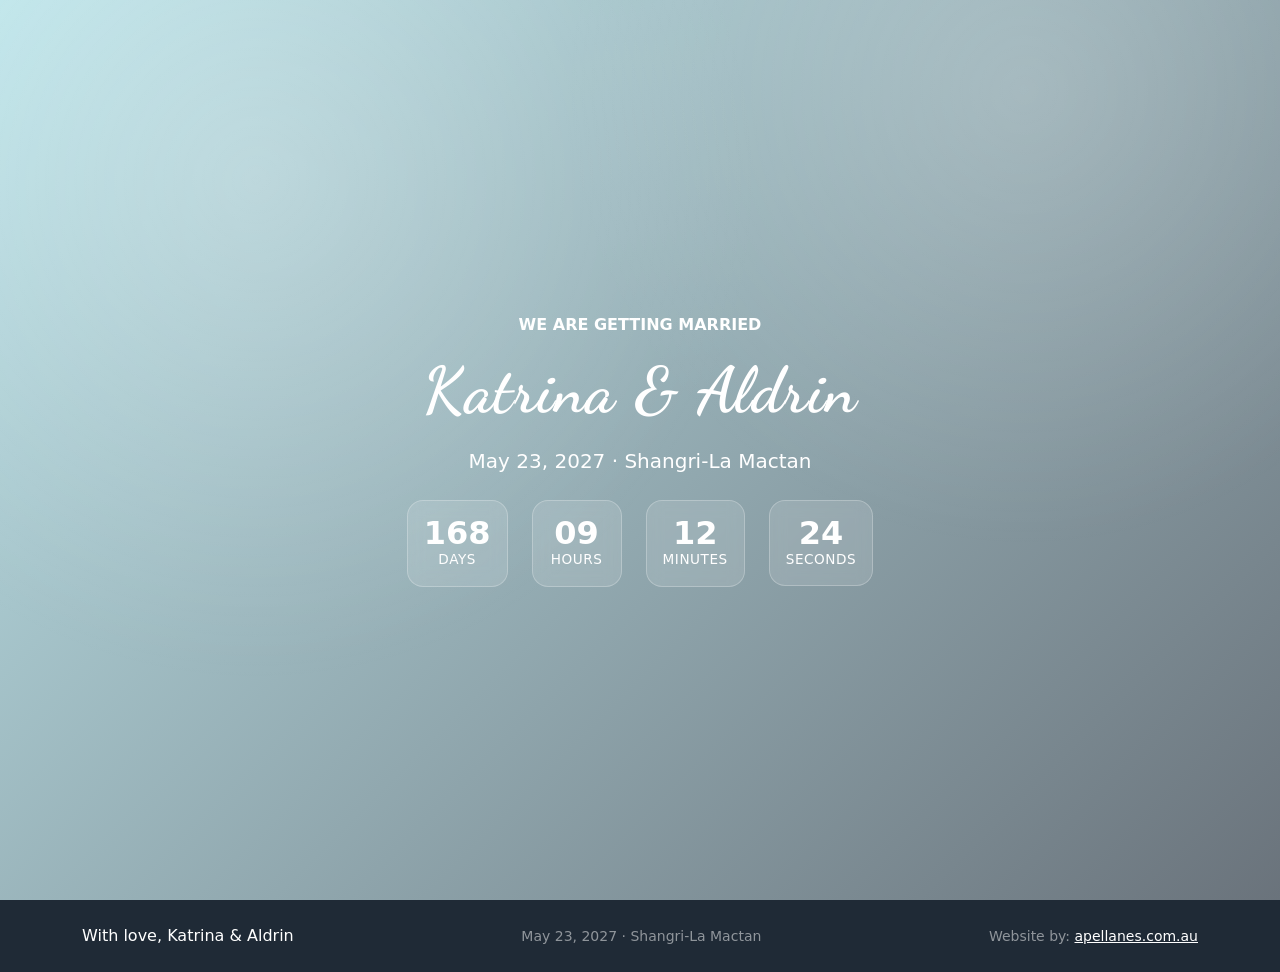
==== index.html @ 0eeb97e9 "First commit" ====
<!doctype html>
<html lang="en">
<head>
  <meta charset="utf-8">
  <meta name="viewport" content="width=device-width, initial-scale=1">
  <title>Katrina & Alrdin - Our Wedding</title>
  <link href="https://cdn.jsdelivr.net/npm/bootstrap@5.3.3/dist/css/bootstrap.min.css" rel="stylesheet" integrity="sha384-QWTKZyjpPEjISv5WaRU9OFeRpok6YctnYmDr5pNlyT2bRjXh0JMhjY6hW+ALEwIH" crossorigin="anonymous">
  <link rel="stylesheet" href="css/style.css">
</head>
<body>
  <nav class="navbar navbar-expand-lg bg-white shadow-sm sticky-top">
    <div class="container">
      <a class="navbar-brand fw-semibold" href="#home">Katrina & Aldrin</a>
      <button class="navbar-toggler" type="button" data-bs-toggle="collapse" data-bs-target="#nav" aria-controls="nav" aria-expanded="false" aria-label="Toggle navigation">
        <span class="navbar-toggler-icon"></span>
      </button>
      <div class="collapse navbar-collapse" id="nav">
        <ul class="navbar-nav ms-auto gap-lg-3">
          <li class="nav-item"><a class="nav-link" href="#story">Story</a></li>
          <li class="nav-item"><a class="nav-link" href="#details">Details</a></li>
          <li class="nav-item"><a class="nav-link" href="#venue">Venue</a></li>
          <li class="nav-item"><a class="nav-link" href="#rsvp">RSVP</a></li>
          <li class="nav-item"><a class="nav-link" href="#gallery">Gallery</a></li>
        </ul>
      </div>
    </div>
  </nav>

  <header class="hero" id="home">
    <div class="hero-content">
      <p class="text-uppercase fw-bold">We are getting married</p>
      <h1 class="display-3 fw-bold mb-3 hero-title">Katrina & Aldrin</h1>
      <p class="lead mb-4">May 23, 2027 · Shangri-La Mactan</p>
      <div class="countdown" aria-label="Countdown to May 23, 2027">
        <div class="count-box">
          <div class="count-number" id="count-days">--</div>
          <div class="count-label">Days</div>
        </div>
        <div class="count-box">
          <div class="count-number" id="count-hours">--</div>
          <div class="count-label">Hours</div>
        </div>
        <div class="count-box">
          <div class="count-number" id="count-mins">--</div>
          <div class="count-label">Minutes</div>
        </div>
        <div class="count-box">
          <div class="count-number" id="count-secs">--</div>
          <div class="count-label">Seconds</div>
        </div>
      </div>
      <div class="mt-4 hero-actions">
        <a class="btn btn-lg btn-light me-2" href="#details">View Details</a>
        <a class="btn btn-lg btn-rose" href="#rsvp">RSVP</a>
      </div>
    </div>
  </header>

  <main class="py-5 hidden">
    <section class="container py-5" id="story">
      <div class="text-center mb-5">
        <div class="section-title small">Our Story</div>
        <h2 class="fw-bold">A little about us</h2>
        <p class="text-muted">From coffee shop hellos to forever promises.</p>
      </div>
      <div class="row g-4">
        <div class="col-lg-6">
          <div class="card p-4 h-100">
            <h4 class="fw-semibold mb-3">About Katrina</h4>
            <p class="text-muted">Planner, foodie, lover of long walks and longer playlists. Katrina keeps the details in check and brings warmth wherever she goes.</p>
            <h4 class="fw-semibold mb-3 mt-4">About Aldrin</h4>
            <p class="text-muted">Storyteller, sunset chaser, amateur chef. Aldrin adds the laughter and the late-night dance parties.</p>
          </div>
        </div>
        <div class="col-lg-6">
          <div class="card p-4 h-100">
            <h4 class="fw-semibold mb-4">Timeline</h4>
            <div class="story-line ps-4">
              <div class="mb-4">
                <div class="small text-muted">Summer 2019</div>
                <div class="fw-semibold">Met at a neighborhood cafe</div>
                <p class="text-muted mb-0">Two iced lattes and a conversation that never stopped.</p>
              </div>
              <div class="mb-4">
                <div class="small text-muted">Fall 2021</div>
                <div class="fw-semibold">Moved in together</div>
                <p class="text-muted mb-0">Made a home filled with plants, books, and Sunday pancakes.</p>
              </div>
              <div>
                <div class="small text-muted">Winter 2024</div>
                <div class="fw-semibold">Said yes under the stars</div>
                <p class="text-muted mb-0">A quiet hike, a heartfelt question, and a sparkling reply.</p>
              </div>
            </div>
          </div>
        </div>
      </div>
    </section>

    <section class="container py-5" id="details">
      <div class="text-center mb-5">
        <div class="section-title small">The Day</div>
        <h2 class="fw-bold">Schedule & Details</h2>
      </div>
      <div class="row g-4">
        <div class="col-md-4">
          <div class="card p-4 h-100 text-center">
            <h5 class="fw-semibold">Ceremony</h5>
            <p class="text-muted mb-1">3:00 PM · Garden Lawn</p>
            <p class="text-muted mb-0">Join us for vows beneath the oaks.</p>
          </div>
        </div>
        <div class="col-md-4">
          <div class="card p-4 h-100 text-center">
            <h5 class="fw-semibold">Cocktail Hour</h5>
            <p class="text-muted mb-1">4:30 PM · Courtyard</p>
            <p class="text-muted mb-0">Small bites, signature drinks, and mingling.</p>
          </div>
        </div>
        <div class="col-md-4">
          <div class="card p-4 h-100 text-center">
            <h5 class="fw-semibold">Reception</h5>
            <p class="text-muted mb-1">6:00 PM · Great Hall</p>
            <p class="text-muted mb-0">Dinner, toasts, and dancing until late.</p>
          </div>
        </div>
      </div>
    </section>

    <section class="container py-5" id="venue">
      <div class="row align-items-center g-5">
        <div class="col-lg-6">
          <div class="section-title small mb-3">Venue</div>
          <h2 class="fw-bold mb-3">Redwood Grove Estate</h2>
          <p class="text-muted">Nestled between towering redwoods and a shimmering lake, the estate sets the perfect backdrop for our celebration.</p>
          <p class="text-muted mb-4">123 Grove Lane, Mendocino, CA</p>
          <a class="btn btn-rose" href="https://maps.google.com" target="_blank" rel="noreferrer">Open in Maps</a>
        </div>
        <div class="col-lg-6">
          <div class="ratio ratio-16x9 shadow-sm rounded-4 overflow-hidden">
            <iframe src="https://www.youtube.com/embed/OjX5mNfjONQ" title="Venue preview" allowfullscreen></iframe>
          </div>
        </div>
      </div>
    </section>

    <section class="bg-white py-5" id="rsvp">
      <div class="container">
        <div class="row align-items-center g-4">
          <div class="col-lg-6">
            <div class="section-title small mb-3">RSVP</div>
            <h2 class="fw-bold mb-3">We hope you can join us</h2>
            <p class="text-muted">Please let us know by May 1. If you have dietary needs or song requests, include them below.</p>
          </div>
          <div class="col-lg-6">
            <div class="card p-4">
              <form>
                <div class="mb-3">
                  <label class="form-label">Name</label>
                  <input type="text" class="form-control" placeholder="Your full name">
                </div>
                <div class="mb-3">
                  <label class="form-label">Email</label>
                  <input type="email" class="form-control" placeholder="you@example.com">
                </div>
                <div class="mb-3">
                  <label class="form-label">Attendance</label>
                  <select class="form-select">
                    <option>Happily attending</option>
                    <option>Regretfully declining</option>
                  </select>
                </div>
                <div class="mb-3">
                  <label class="form-label">Notes</label>
                  <textarea class="form-control" rows="3" placeholder="Allergies, song requests, plus-one name..."></textarea>
                </div>
                <button type="button" class="btn btn-rose w-100">Send RSVP</button>
              </form>
            </div>
          </div>
        </div>
      </div>
    </section>

    <section class="container py-5" id="gallery">
      <div class="text-center mb-5">
        <div class="section-title small">Gallery</div>
        <h2 class="fw-bold">Moments to come</h2>
        <p class="text-muted">We will add engagement photos and wedding highlights here soon.</p>
      </div>
      <div class="row g-3">
        <div class="col-6 col-md-3">
          <div class="bg-light rounded-4 ratio ratio-4x3 d-flex align-items-center justify-content-center text-muted">Coming soon</div>
        </div>
        <div class="col-6 col-md-3">
          <div class="bg-light rounded-4 ratio ratio-4x3 d-flex align-items-center justify-content-center text-muted">Coming soon</div>
        </div>
        <div class="col-6 col-md-3">
          <div class="bg-light rounded-4 ratio ratio-4x3 d-flex align-items-center justify-content-center text-muted">Coming soon</div>
        </div>
        <div class="col-6 col-md-3">
          <div class="bg-light rounded-4 ratio ratio-4x3 d-flex align-items-center justify-content-center text-muted">Coming soon</div>
        </div>
      </div>
    </section>
  </main>

  <footer class="footer py-4">
    <div class="container d-flex flex-column flex-lg-row align-items-center justify-content-between">
      <div>With love, Katrina & Aldrin</div>
      <div class="small text-white-50">May 23, 2027 · Shangri-La Mactan</div>
      <div class="small text-white-50">Website by: <a class="text-white" href="https://apellanes.com.au" target="_blank" rel="noreferrer">apellanes.com.au</a></div>
    </div>
  </footer>

  <script src="https://cdn.jsdelivr.net/npm/bootstrap@5.3.3/dist/js/bootstrap.bundle.min.js" integrity="sha384-YvpcrYf0tY3lHB60NNkmXc5s9fDVZLESaAA55NDzOxhy9GkcIdslK1eN7N6jIeHz" crossorigin="anonymous"></script>
  <script>
    (function() {
      // Countdown target: May 23, 2027 at 3:30 PM local time
      const target = new Date("2027-05-23T15:30:00").getTime();
      const daysEl = document.getElementById("count-days");
      const hoursEl = document.getElementById("count-hours");
      const minsEl = document.getElementById("count-mins");
      const secsEl = document.getElementById("count-secs");

      function updateCountdown() {
        const now = Date.now();
        const diff = Math.max(target - now, 0);
        const days = Math.floor(diff / (1000 * 60 * 60 * 24));
        const hours = Math.floor((diff / (1000 * 60 * 60)) % 24);
        const mins = Math.floor((diff / (1000 * 60)) % 60);
        const secs = Math.floor((diff / 1000) % 60);

        daysEl.textContent = days.toString().padStart(2, "0");
        hoursEl.textContent = hours.toString().padStart(2, "0");
        minsEl.textContent = mins.toString().padStart(2, "0");
        secsEl.textContent = secs.toString().padStart(2, "0");
      }

      updateCountdown();
      setInterval(updateCountdown, 1000);
    })();
  </script>
</body>
</html>
---- css/style.css ----
@import url("https://fonts.googleapis.com/css2?family=Dancing+Script:wght@700&display=swap");

:root {
  --primary: #ffffff;
  --secondary: #b0e0e6;
  --ink: #1f2a36;
  --soft: #f6fbfd;
}

body {
  font-family: "Segoe UI", system-ui, -apple-system, sans-serif;
  background: var(--soft);
  color: var(--ink);
  scroll-behavior: smooth;
}

.navbar-brand {
  letter-spacing: .08em;
  text-transform: uppercase;
}

.navbar {
  display: none;
}

.hero {
  /* min-height: 90vh; */
  min-height: 100vh;
  display: grid;
  place-items: center;
  position: relative;
  overflow: hidden;
  background: linear-gradient(135deg, rgba(176,224,230,.8), rgba(31,42,54,.65)), url("../images/hero_img.JPG") center/cover no-repeat;
  color: #fff;
  background-position-y: 65%;
}

.hero::after {
  content: "";
  position: absolute;
  inset: 0;
  background: radial-gradient(circle at 20% 20%, rgba(255,255,255,.2), transparent 40%),
              radial-gradient(circle at 80% 10%, rgba(255,255,255,.18), transparent 35%);
  pointer-events: none;
}

.hero-content {
  position: relative;
  text-align: center;
  max-width: 720px;
}

.hero-title {
  font-family: "Dancing Script", cursive;
  font-weight: 700;
  letter-spacing: .02em;
}

.hero-actions {
  display: none;
}

.countdown {
  display: flex;
  justify-content: center;
  gap: 1.5rem;
  flex-wrap: wrap;
  margin-top: 1.5rem;
}

.count-box {
  min-width: 90px;
  padding: 1rem;
  border-radius: 1rem;
  background: rgba(255,255,255,.12);
  border: 1px solid rgba(255,255,255,.25);
  backdrop-filter: blur(8px);
}

.count-number {
  font-size: 2rem;
  font-weight: 700;
  line-height: 1;
}

.count-label {
  font-size: .85rem;
  letter-spacing: .04em;
  text-transform: uppercase;
}

.section-title {
  letter-spacing: .1em;
  text-transform: uppercase;
  color: var(--secondary);
  font-weight: 700;
}

.story-line {
  border-left: 2px dashed var(--secondary);
}

.card {
  border: none;
  box-shadow: 0 1rem 2.5rem rgba(0,0,0,.07);
  background: #fff;
}

.btn-rose {
  background: var(--secondary);
  color: #fff;
  border: none;
}

.btn-rose:hover {
  background: #9aceda;
  color: #fff;
}

.footer {
  background: var(--ink);
  color: #fff;
}

/*hidden elements*/
.hidden {
  display: none;
}
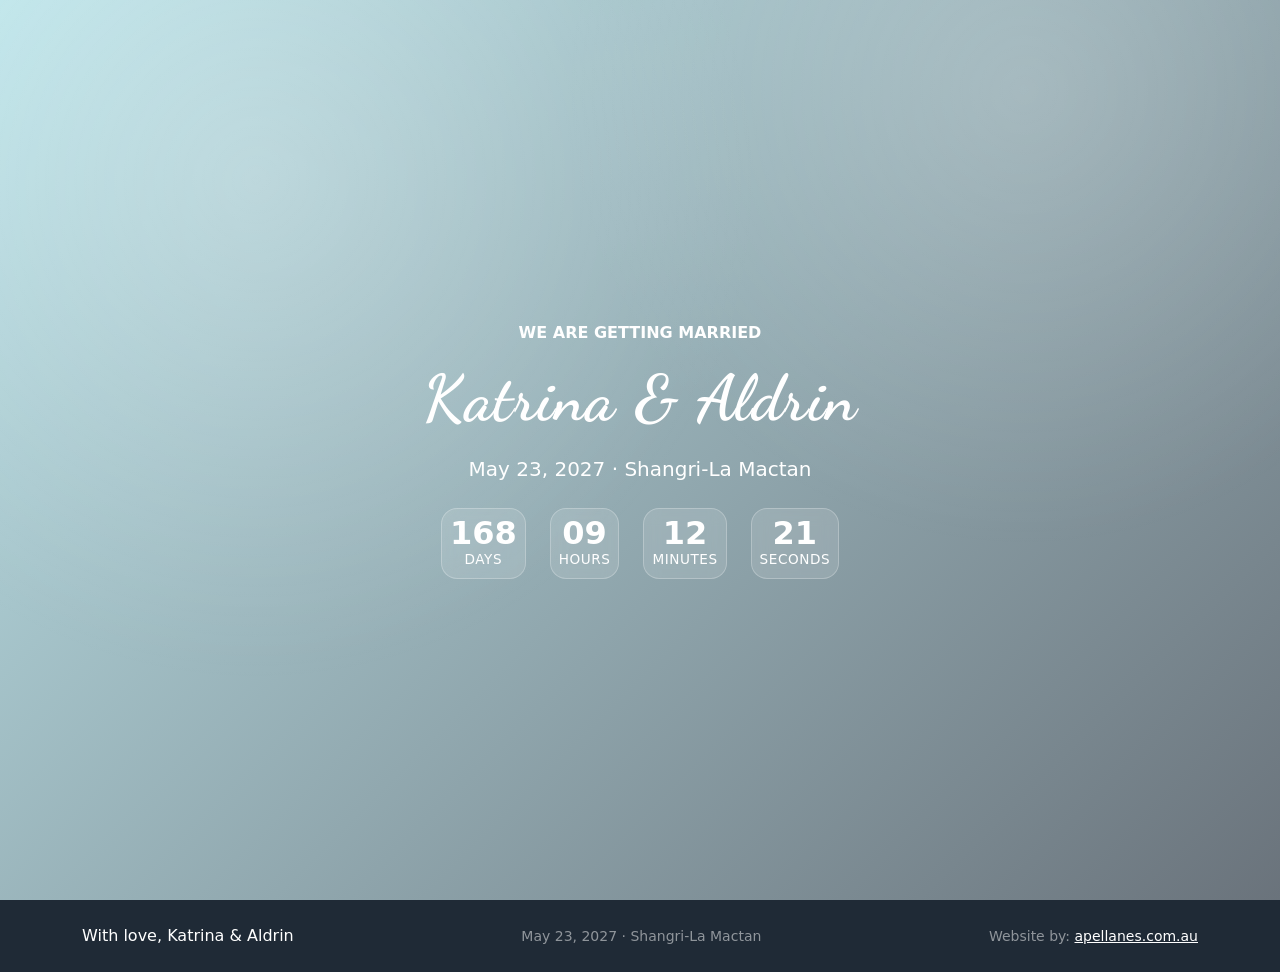
==== commit fcf1ee4c: "Update venue Update venue" ====
--- a/index.html
+++ b/index.html
@@ -131,9 +131,9 @@
       <div class="row align-items-center g-5">
         <div class="col-lg-6">
           <div class="section-title small mb-3">Venue</div>
-          <h2 class="fw-bold mb-3">Redwood Grove Estate</h2>
+          <h2 class="fw-bold mb-3">Shangri-La Mactan</h2>
           <p class="text-muted">Nestled between towering redwoods and a shimmering lake, the estate sets the perfect backdrop for our celebration.</p>
-          <p class="text-muted mb-4">123 Grove Lane, Mendocino, CA</p>
+          <p class="text-muted mb-4">Shangri-La Mactan, Lapu-Lapu City, Cebu, Philippines</p>
           <a class="btn btn-rose" href="https://maps.google.com" target="_blank" rel="noreferrer">Open in Maps</a>
         </div>
         <div class="col-lg-6">
--- a/css/style.css
+++ b/css/style.css
@@ -127,3 +127,12 @@
   display: none;
 }
 
+@media (max-width: 768px) {
+  .hero-content {
+    position: relative;
+    top: -20vh;
+  }
+}
+
+.count-box {min-width: 40px;
+padding: .5rem;}
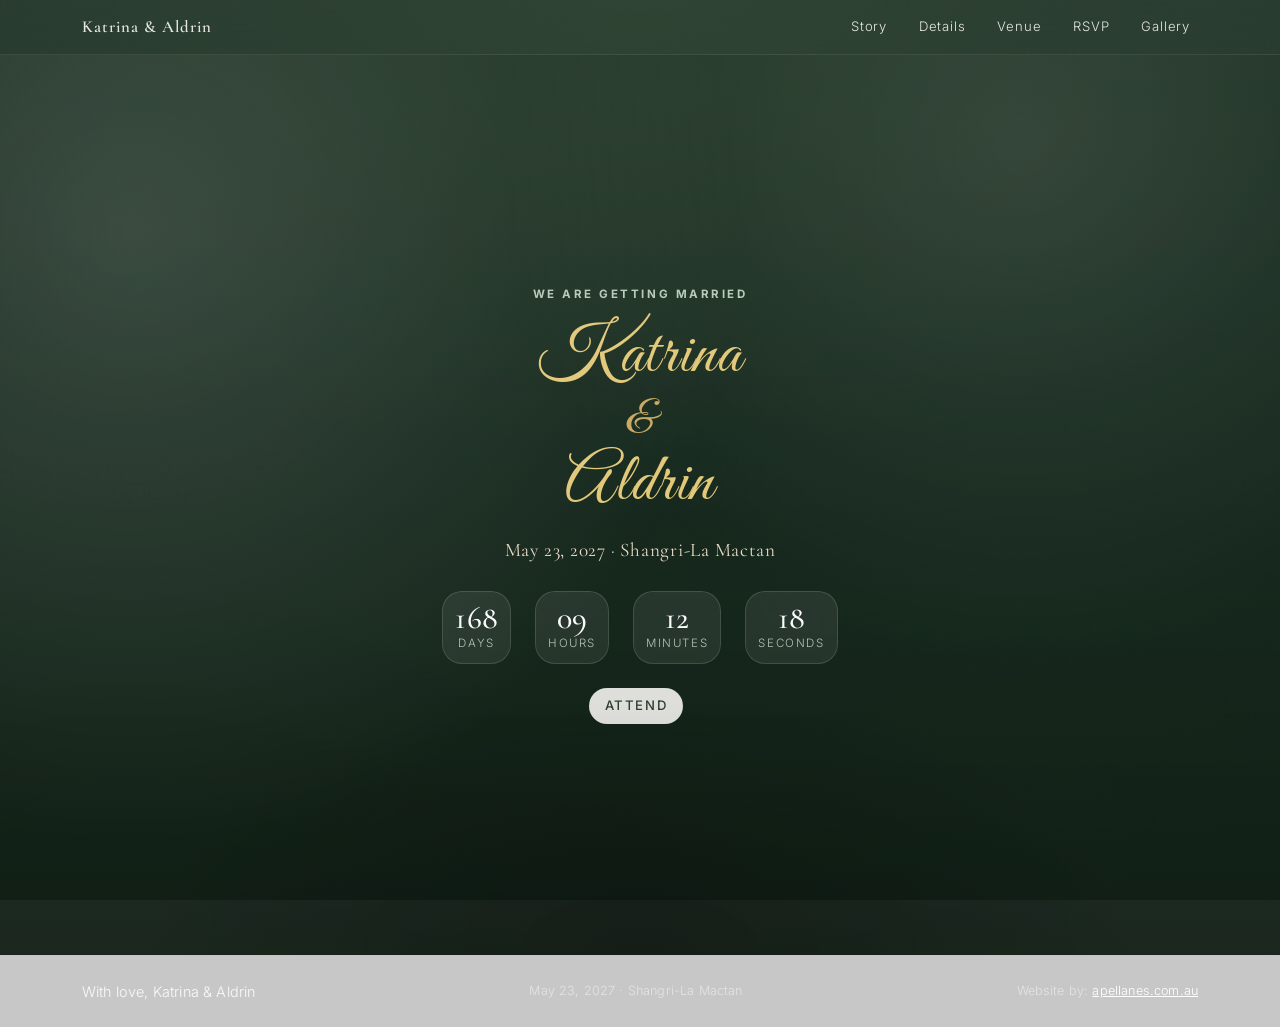
==== commit f488876d: "partial" ====
--- a/index.html
+++ b/index.html
@@ -3,7 +3,7 @@
 <head>
   <meta charset="utf-8">
   <meta name="viewport" content="width=device-width, initial-scale=1">
-  <title>Katrina & Alrdin - Our Wedding</title>
+  <title>Katrina & Aldrin - Our Wedding</title>
   <link href="https://cdn.jsdelivr.net/npm/bootstrap@5.3.3/dist/css/bootstrap.min.css" rel="stylesheet" integrity="sha384-QWTKZyjpPEjISv5WaRU9OFeRpok6YctnYmDr5pNlyT2bRjXh0JMhjY6hW+ALEwIH" crossorigin="anonymous">
   <link rel="stylesheet" href="css/style.css">
 </head>
@@ -29,7 +29,13 @@
   <header class="hero" id="home">
     <div class="hero-content">
       <p class="text-uppercase fw-bold">We are getting married</p>
-      <h1 class="display-3 fw-bold mb-3 hero-title">Katrina & Aldrin</h1>
+      <h1 class="hero-title mb-3">
+        <span class="invite-names">
+          <span class="invite-name">Katrina</span>
+          <span class="invite-amp">&</span>
+          <span class="invite-name">Aldrin</span>
+        </span>
+      </h1>
       <p class="lead mb-4">May 23, 2027 · Shangri-La Mactan</p>
       <div class="countdown" aria-label="Countdown to May 23, 2027">
         <div class="count-box">
@@ -50,8 +56,7 @@
         </div>
       </div>
       <div class="mt-4 hero-actions">
-        <a class="btn btn-lg btn-light me-2" href="#details">View Details</a>
-        <a class="btn btn-lg btn-rose" href="#rsvp">RSVP</a>
+        <a class="btn btn-lg btn-light me-2" href="attend.html">Attend</a>
       </div>
     </div>
   </header>
@@ -134,7 +139,7 @@
           <h2 class="fw-bold mb-3">Shangri-La Mactan</h2>
           <p class="text-muted">Nestled between towering redwoods and a shimmering lake, the estate sets the perfect backdrop for our celebration.</p>
           <p class="text-muted mb-4">Shangri-La Mactan, Lapu-Lapu City, Cebu, Philippines</p>
-          <a class="btn btn-rose" href="https://maps.google.com" target="_blank" rel="noreferrer">Open in Maps</a>
+          <a class="btn btn-olive" href="https://maps.google.com" target="_blank" rel="noreferrer">Open in Maps</a>
         </div>
         <div class="col-lg-6">
           <div class="ratio ratio-16x9 shadow-sm rounded-4 overflow-hidden">
@@ -174,7 +179,7 @@
                   <label class="form-label">Notes</label>
                   <textarea class="form-control" rows="3" placeholder="Allergies, song requests, plus-one name..."></textarea>
                 </div>
-                <button type="button" class="btn btn-rose w-100">Send RSVP</button>
+                <a class="btn btn-olive w-100" href="gate.html?next=rsvp.html">Attend</a>
               </form>
             </div>
           </div>
--- a/css/style.css
+++ b/css/style.css
@@ -1,26 +1,297 @@
-@import url("https://fonts.googleapis.com/css2?family=Dancing+Script:wght@700&display=swap");
+@import url("https://fonts.googleapis.com/css2?family=Cormorant+Garamond:ital,wght@0,400;0,500;0,600;1,400;1,500&family=Great+Vibes&family=Inter:wght@300;400;500;600&display=swap");
 
 :root {
-  --primary: #ffffff;
-  --secondary: #b0e0e6;
+  /* Primary — olive & forest */
+  --olive: #3f5a3a;
+  --olive-2: #2f4430;
+  --olive-deep: #1a2e22;
+  --olive-deep-2: #142419;
+
+  /* Sage / eucalyptus */
+  --sage: #9fb4a2;
+  --sage-light: #b8c9b8;
+  --eucalyptus: #8aa39a;
+
+  /* Warm neutrals */
+  --sand: #d8c7ae;
+  --sand-light: #e8dcc8;
+  --beige: #c9b89a;
+
+  /* Soft whites */
+  --white-soft: #fbfaf7;
+  --bone: #f6f2ea;
+
   --ink: #1f2a36;
-  --soft: #f6fbfd;
+  --muted-on-dark: rgba(184, 201, 184, 0.82);
+  --text-on-dark: rgba(251, 250, 247, 0.94);
+
+  /* Accent — natural luxury (sand/gold sparingly) */
+  --gold: #c9a962;
+  --gold-light: #e2c878;
+
+  --font-serif: "Cormorant Garamond", Georgia, serif;
+  --font-sans: "Inter", system-ui, -apple-system, sans-serif;
+  --font-script: "Great Vibes", "Segoe Script", cursive;
+
+  --page-bg:
+    radial-gradient(ellipse 120% 80% at 50% 0%, rgba(63, 90, 58, 0.24), transparent 55%),
+    radial-gradient(ellipse 90% 70% at 80% 90%, rgba(138, 163, 154, 0.12), transparent 50%),
+    radial-gradient(ellipse 80% 60% at 50% 100%, rgba(0, 0, 0, 0.22), transparent 50%),
+    linear-gradient(180deg, var(--olive-deep) 0%, var(--olive-deep-2) 100%);
+
+  --radius-xl: 1.25rem;
+  --radius-2xl: 1.75rem;
+  --shadow-soft: 0 1.25rem 3rem rgba(0, 0, 0, 0.2);
+  --section-space: clamp(3rem, 8vw, 5rem);
+}
+
+html {
+  height: 100%;
 }
 
 body {
-  font-family: "Segoe UI", system-ui, -apple-system, sans-serif;
-  background: var(--soft);
-  color: var(--ink);
+  font-family: var(--font-sans);
+  font-weight: 300;
+  line-height: 1.65;
+  letter-spacing: 0.01em;
+  background: var(--page-bg);
+  background-attachment: fixed;
+  color: var(--text-on-dark);
   scroll-behavior: smooth;
+  min-height: 100%;
+  min-height: 100vh;
+  display: flex;
+  flex-direction: column;
+  -webkit-font-smoothing: antialiased;
+}
+
+/* Subtle linen / paper grain texture */
+body::before {
+  content: "";
+  position: fixed;
+  inset: 0;
+  pointer-events: none;
+  z-index: 0;
+  opacity: 0.035;
+  background-image: url("data:image/svg+xml,%3Csvg viewBox='0 0 256 256' xmlns='http://www.w3.org/2000/svg'%3E%3Cfilter id='n'%3E%3CfeTurbulence type='fractalNoise' baseFrequency='0.85' numOctaves='4' stitchTiles='stitch'/%3E%3C/filter%3E%3Crect width='100%25' height='100%25' filter='url(%23n)'/%3E%3C/svg%3E");
+}
+
+body > * {
+  position: relative;
+  z-index: 1;
+}
+
+body > main {
+  flex: 1 0 auto;
+  padding-top: 0.5rem;
+  padding-bottom: var(--section-space);
+}
+
+body > .footer,
+body > footer.footer {
+  flex-shrink: 0;
+  margin-top: auto;
+}
+
+h1, h2, h3, h4, h5, h6,
+.h1, .h2, .h3, .h4, .h5, .h6 {
+  font-family: var(--font-serif);
+  font-weight: 500;
+  letter-spacing: 0.02em;
+  line-height: 1.2;
+  color: var(--white-soft);
+}
+
+p, li, label, .lead {
+  font-family: var(--font-sans);
+}
+
+.lead {
+  font-weight: 300;
+  color: var(--muted-on-dark);
+}
+
+.serif {
+  font-family: var(--font-serif);
+  font-weight: 500;
+}
+
+.script-name {
+  font-family: var(--font-script);
+  font-weight: 400;
+}
+
+.script-mark {
+  font-family: var(--font-sans);
+  font-size: 0.72rem;
+  letter-spacing: 0.18em;
+  text-transform: uppercase;
+  color: var(--sand);
+  font-weight: 500;
+}
+
+.page-header {
+  text-align: center;
+  margin-bottom: clamp(2.5rem, 6vw, 3.5rem);
+  padding-bottom: 0.5rem;
+}
+
+.page-header::after {
+  content: "";
+  display: block;
+  width: 2.5rem;
+  height: 1px;
+  margin: 1.25rem auto 0;
+  background: linear-gradient(90deg, transparent, var(--sand), transparent);
+  opacity: 0.6;
 }
 
 .navbar-brand {
-  letter-spacing: .08em;
-  text-transform: uppercase;
+  font-family: var(--font-serif);
+  font-weight: 500;
+  letter-spacing: 0.06em;
+  text-transform: none;
+  font-size: 1.05rem;
+  color: rgba(251, 250, 247, 0.9) !important;
 }
 
 .navbar {
-  display: none;
+  background: rgba(20, 36, 25, 0.9) !important;
+  backdrop-filter: blur(12px);
+  border-bottom: 1px solid rgba(159, 180, 162, 0.14) !important;
+  box-shadow: none !important;
+}
+
+.navbar-nav .nav-link {
+  font-family: var(--font-sans);
+  font-size: 0.82rem;
+  letter-spacing: 0.06em;
+  color: rgba(251, 250, 247, 0.9) !important;
+}
+
+.navbar-nav .nav-link:hover,
+.navbar-nav .nav-link:focus,
+.navbar-nav .nav-link.active {
+  color: var(--sand-light) !important;
+}
+
+.navbar-toggler {
+  border-color: rgba(251, 250, 247, 0.35);
+}
+
+.navbar-toggler-icon {
+  filter: invert(1);
+}
+
+.form-label {
+  color: rgba(251, 250, 247, 0.88);
+}
+
+.form-control,
+.form-select {
+  background: rgba(14, 28, 20, 0.55);
+  border-color: rgba(159, 180, 162, 0.28);
+  color: var(--text-on-dark);
+}
+
+.form-control::placeholder {
+  color: rgba(159, 180, 162, 0.55);
+}
+
+.form-control:focus,
+.form-select:focus {
+  background: rgba(14, 28, 20, 0.72);
+  border-color: rgba(159, 180, 162, 0.55);
+  color: var(--text-on-dark);
+  box-shadow: 0 0 0 0.2rem rgba(159, 180, 162, 0.12);
+}
+
+.form-check-label {
+  color: rgba(251, 250, 247, 0.88);
+}
+
+.form-select option {
+  background: var(--olive-deep-2);
+  color: var(--text-on-dark);
+}
+
+.accordion {
+  --bs-accordion-color: var(--text-on-dark);
+  --bs-accordion-bg: rgba(20, 36, 25, 0.55);
+  --bs-accordion-border-color: rgba(159, 180, 162, 0.18);
+  --bs-accordion-btn-color: var(--text-on-dark);
+  --bs-accordion-btn-bg: rgba(20, 36, 25, 0.55);
+  --bs-accordion-btn-icon: url("data:image/svg+xml,%3csvg xmlns='http://www.w3.org/2000/svg' viewBox='0 0 16 16' fill='%23d8c7ae'%3e%3cpath fill-rule='evenodd' d='M1.646 4.646a.5.5 0 0 1 .708 0L8 10.293l5.646-5.647a.5.5 0 0 1 .708.708l-6 6a.5.5 0 0 1-.708 0l-6-6a.5.5 0 0 1 0-.708z'/%3e%3c/svg%3e");
+  --bs-accordion-btn-active-icon: url("data:image/svg+xml,%3csvg xmlns='http://www.w3.org/2000/svg' viewBox='0 0 16 16' fill='%23d8c7ae'%3e%3cpath fill-rule='evenodd' d='M1.646 4.646a.5.5 0 0 1 .708 0L8 10.293l5.646-5.647a.5.5 0 0 1 .708.708l-6 6a.5.5 0 0 1-.708 0l-6-6a.5.5 0 0 1 0-.708z'/%3e%3c/svg%3e");
+  --bs-accordion-btn-focus-border-color: rgba(159, 180, 162, 0.35);
+  --bs-accordion-btn-focus-box-shadow: 0 0 0 0.2rem rgba(159, 180, 162, 0.1);
+  --bs-accordion-active-color: var(--sand-light);
+  --bs-accordion-active-bg: rgba(159, 180, 162, 0.12);
+  --bs-accordion-body-padding-x: 1.25rem;
+  --bs-accordion-body-padding-y: 1rem;
+}
+
+.accordion-item {
+  background: rgba(20, 36, 25, 0.55);
+  border: 1px solid rgba(159, 180, 162, 0.18) !important;
+  color: var(--text-on-dark);
+}
+
+.accordion-button {
+  background-color: rgba(20, 36, 25, 0.55) !important;
+  color: var(--text-on-dark) !important;
+  box-shadow: none !important;
+}
+
+.accordion-button:not(.collapsed) {
+  background-color: rgba(159, 180, 162, 0.12) !important;
+  color: var(--sand-light) !important;
+  box-shadow: none !important;
+}
+
+.accordion-button.collapsed {
+  background-color: rgba(20, 36, 25, 0.55) !important;
+  color: var(--text-on-dark) !important;
+}
+
+.accordion-button:focus {
+  box-shadow: 0 0 0 0.2rem rgba(159, 180, 162, 0.1) !important;
+  border-color: rgba(159, 180, 162, 0.35);
+}
+
+.accordion-button::after {
+  filter: none;
+  opacity: 1;
+}
+
+.accordion-body {
+  background: rgba(14, 28, 20, 0.72) !important;
+  color: var(--muted-on-dark) !important;
+}
+
+.accordion-body.text-muted {
+  color: var(--muted-on-dark) !important;
+}
+
+.btn-outline-dark {
+  color: rgba(251, 250, 247, 0.9);
+  border-color: rgba(159, 180, 162, 0.45);
+}
+
+.btn-outline-dark:hover {
+  background: rgba(159, 180, 162, 0.1);
+  border-color: var(--sage);
+  color: var(--white-soft);
+}
+
+.bg-white,
+.bg-light {
+  background: rgba(251, 250, 247, 0.05) !important;
+}
+
+hr {
+  border-color: rgba(159, 180, 162, 0.22);
+  opacity: 1;
 }
 
 .hero {
@@ -30,7 +301,11 @@
   place-items: center;
   position: relative;
   overflow: hidden;
-  background: linear-gradient(135deg, rgba(176,224,230,.8), rgba(31,42,54,.65)), url("../images/hero_img.JPG") center/cover no-repeat;
+  background:
+    radial-gradient(ellipse 120% 80% at 50% 0%, rgba(63, 90, 58, .22), transparent 55%),
+    radial-gradient(ellipse 80% 60% at 50% 100%, rgba(0, 0, 0, .25), transparent 50%),
+    linear-gradient(180deg, rgba(26, 46, 34, .92) 0%, rgba(20, 36, 25, .95) 100%),
+    url("../images/hero_img.JPG") center/cover no-repeat;
   color: #fff;
   background-position-y: 65%;
 }
@@ -39,8 +314,10 @@
   content: "";
   position: absolute;
   inset: 0;
-  background: radial-gradient(circle at 20% 20%, rgba(255,255,255,.2), transparent 40%),
-              radial-gradient(circle at 80% 10%, rgba(255,255,255,.18), transparent 35%);
+  background:
+    radial-gradient(circle at 10% 20%, rgba(255,255,255,.14), transparent 45%),
+    radial-gradient(circle at 80% 10%, rgba(255,255,255,.10), transparent 40%),
+    linear-gradient(0deg, rgba(0,0,0,.16), transparent 40%);
   pointer-events: none;
 }
 
@@ -48,16 +325,38 @@
   position: relative;
   text-align: center;
   max-width: 720px;
+  padding: 0 1.25rem;
 }
 
 .hero-title {
-  font-family: "Dancing Script", cursive;
-  font-weight: 700;
-  letter-spacing: .02em;
-}
-
+  font-weight: 400;
+  letter-spacing: 0;
+  margin-bottom: 1rem;
+}
+
+.hero-content .text-uppercase {
+  font-family: var(--font-sans);
+  font-size: 0.72rem;
+  letter-spacing: 0.22em;
+  color: var(--sage-light);
+  font-weight: 500;
+}
+
+.hero-title .invite-names {
+  margin-bottom: 0;
+}
+
+.hero-content .lead {
+  font-family: var(--font-serif);
+  font-size: clamp(1.05rem, 3.5vw, 1.2rem);
+  font-weight: 400;
+  letter-spacing: 0.04em;
+  color: var(--sand-light);
+}
+
+/* Keep homepage CTA visible */
 .hero-actions {
-  display: none;
+  display: block;
 }
 
 .countdown {
@@ -71,55 +370,123 @@
 .count-box {
   min-width: 90px;
   padding: 1rem;
-  border-radius: 1rem;
-  background: rgba(255,255,255,.12);
-  border: 1px solid rgba(255,255,255,.25);
+  border-radius: var(--radius-xl);
+  background: rgba(251, 250, 247, 0.08);
+  border: 1px solid rgba(159, 180, 162, 0.22);
   backdrop-filter: blur(8px);
 }
 
 .count-number {
+  font-family: var(--font-serif);
   font-size: 2rem;
-  font-weight: 700;
+  font-weight: 500;
   line-height: 1;
 }
 
 .count-label {
-  font-size: .85rem;
-  letter-spacing: .04em;
+  font-family: var(--font-sans);
+  font-size: 0.72rem;
+  letter-spacing: 0.14em;
   text-transform: uppercase;
+  color: var(--sage-light);
 }
 
 .section-title {
-  letter-spacing: .1em;
+  font-family: var(--font-sans);
+  font-size: 0.72rem;
+  letter-spacing: 0.18em;
   text-transform: uppercase;
-  color: var(--secondary);
-  font-weight: 700;
+  color: var(--sand);
+  font-weight: 500;
 }
 
 .story-line {
-  border-left: 2px dashed var(--secondary);
+  border-left: 1px solid rgba(159, 180, 162, 0.35);
 }
 
 .card {
+  border: 1px solid rgba(159, 180, 162, 0.14);
+  box-shadow: var(--shadow-soft);
+  background: rgba(251, 250, 247, 0.05);
+  border-radius: var(--radius-2xl);
+  color: var(--text-on-dark);
+  backdrop-filter: blur(6px);
+}
+
+.card--sage {
+  background: rgba(159, 180, 162, 0.1);
+  border-color: rgba(159, 180, 162, 0.18);
+}
+
+.card--sand {
+  background: rgba(216, 199, 174, 0.08);
+  border-color: rgba(216, 199, 174, 0.16);
+}
+
+.card .serif {
+  color: var(--white-soft);
+}
+
+.btn-olive,
+.btn-rose {
+  background: var(--olive);
+  color: var(--white-soft);
+  border: 1px solid rgba(159, 180, 162, 0.2);
+  font-family: var(--font-sans);
+  font-size: 0.82rem;
+  letter-spacing: 0.12em;
+  text-transform: uppercase;
+  font-weight: 500;
+  padding: 0.65rem 1.35rem;
+  border-radius: 999px;
+  transition: background 0.25s ease, border-color 0.25s ease, transform 0.2s ease;
+}
+
+.btn-olive:hover,
+.btn-rose:hover {
+  background: var(--olive-2);
+  border-color: rgba(159, 180, 162, 0.35);
+  color: var(--white-soft);
+}
+
+.btn-light {
+  background: rgba(251, 250, 247, 0.92);
+  color: var(--olive-2);
   border: none;
-  box-shadow: 0 1rem 2.5rem rgba(0,0,0,.07);
-  background: #fff;
-}
-
-.btn-rose {
-  background: var(--secondary);
-  color: #fff;
-  border: none;
-}
-
-.btn-rose:hover {
-  background: #9aceda;
-  color: #fff;
+  font-family: var(--font-sans);
+  font-size: 0.82rem;
+  letter-spacing: 0.12em;
+  text-transform: uppercase;
+  font-weight: 500;
+  border-radius: 999px;
+}
+
+.btn-light:hover {
+  background: var(--white-soft);
+  color: var(--olive-2);
+}
+
+.pill {
+  display: inline-flex;
+  align-items: center;
+  gap: 0.5rem;
+  padding: 0.5rem 0.9rem;
+  border-radius: 999px;
+  background: rgba(159, 180, 162, 0.12);
+  color: var(--sage-light);
+  border: 1px solid rgba(159, 180, 162, 0.22);
+  font-family: var(--font-sans);
+  font-size: 0.78rem;
+  letter-spacing: 0.1em;
 }
 
 .footer {
-  background: var(--ink);
-  color: #fff;
+  background: rgba(0, 0, 0, 0.22);
+  border-top: 1px solid rgba(159, 180, 162, 0.12);
+  color: var(--white-soft);
+  font-family: var(--font-sans);
+  font-weight: 300;
+  font-size: 0.9rem;
 }
 
 /*hidden elements*/
@@ -134,5 +501,255 @@
   }
 }
 
-.count-box {min-width: 40px;
-padding: .5rem;}+.count-box {
+  min-width: 64px;
+  padding: .65rem .75rem;
+}
+
+/* Gate page */
+.gate-page {
+  min-height: 100vh;
+  background: var(--page-bg);
+  background-attachment: fixed;
+}
+
+.gate-shell {
+  min-height: 100vh;
+  display: grid;
+  place-items: center;
+  padding: 2rem 1.25rem;
+}
+
+.gate-card {
+  width: min(520px, 100%);
+  border-radius: var(--radius-2xl);
+  background: rgba(20, 36, 25, 0.72);
+  border: 1px solid rgba(159, 180, 162, 0.16);
+  box-shadow: var(--shadow-soft);
+  padding: 2rem;
+  backdrop-filter: blur(10px);
+  color: var(--text-on-dark);
+}
+
+.gate-mark {
+  width: clamp(10rem, 42vw, 16rem);
+  margin: 0 auto 0.5rem;
+  display: grid;
+  place-items: center;
+}
+
+.gate-title {
+  margin-top: 1rem;
+  font-family: var(--font-serif);
+  font-weight: 500;
+  letter-spacing: 0.02em;
+}
+
+.gate-subtitle {
+  color: var(--muted-on-dark);
+  margin-bottom: 0;
+}
+
+/* Invitation / Attend page */
+.invite-page {
+  min-height: 100vh;
+  background: var(--page-bg);
+  background-attachment: fixed;
+  color: var(--text-on-dark);
+}
+
+.invite-shell {
+  min-height: 100vh;
+  display: grid;
+  place-items: center;
+  padding: 2.5rem 1.25rem 2rem;
+}
+
+.invite-content {
+  width: min(480px, 100%);
+  text-align: center;
+}
+
+.invite-monogram {
+  position: relative;
+  width: min(92vw, 24rem);
+  max-width: 100%;
+  margin: 0 auto 2.5rem;
+  display: grid;
+  place-items: center;
+}
+
+/* Shared monogram image */
+.monogram-img {
+  width: 100%;
+  height: auto;
+  display: block;
+  object-fit: contain;
+}
+
+.monogram-img--olive {
+  opacity: 0.85;
+}
+
+.invite-lead {
+  font-family: var(--font-serif);
+  font-size: clamp(1.15rem, 4vw, 1.35rem);
+  font-weight: 400;
+  letter-spacing: 0.04em;
+  margin-bottom: 0.35rem;
+  opacity: 0.92;
+}
+
+.invite-faith {
+  font-family: var(--font-serif);
+  font-size: clamp(1.25rem, 4.5vw, 1.5rem);
+  font-style: italic;
+  font-weight: 400;
+  color: var(--sand-light);
+  margin-bottom: 2rem;
+  letter-spacing: 0.02em;
+}
+
+.invite-names {
+  display: flex;
+  flex-direction: column;
+  align-items: center;
+  gap: .15rem;
+  margin-bottom: .75rem;
+}
+
+.invite-name {
+  font-family: var(--font-script);
+  font-size: clamp(3rem, 11vw, 4.25rem);
+  font-weight: 400;
+  letter-spacing: 0.02em;
+  text-transform: none;
+  line-height: 1.05;
+  color: var(--gold-light);
+}
+
+.invite-amp {
+  font-family: var(--font-script);
+  font-size: clamp(2.25rem, 8vw, 3rem);
+  font-style: normal;
+  color: var(--gold);
+  margin: 0.1rem 0;
+  line-height: 1;
+}
+
+.invite-tagline {
+  font-family: var(--font-serif);
+  font-size: clamp(1.05rem, 3.5vw, 1.2rem);
+  font-style: italic;
+  letter-spacing: 0.06em;
+  opacity: 0.88;
+  margin-bottom: 1.75rem;
+}
+
+.invite-divider {
+  width: 3rem;
+  height: 1px;
+  background: linear-gradient(90deg, transparent, var(--sand), transparent);
+  margin: 0 auto 1.75rem;
+  opacity: 0.65;
+}
+
+.invite-details {
+  font-family: var(--font-sans);
+  font-weight: 300;
+  letter-spacing: 0.03em;
+}
+
+.invite-date {
+  font-family: var(--font-sans);
+  font-size: clamp(0.85rem, 3.2vw, 0.95rem);
+  letter-spacing: 0.16em;
+  text-transform: uppercase;
+  color: var(--sage-light);
+  margin-bottom: 0.5rem;
+}
+
+.invite-time {
+  font-family: var(--font-serif);
+  font-size: clamp(1.35rem, 5vw, 1.65rem);
+  font-weight: 500;
+  color: var(--sand-light);
+  margin-bottom: 1.25rem;
+}
+
+.invite-venue-line {
+  font-size: clamp(.9rem, 3vw, 1rem);
+  margin-bottom: .35rem;
+  opacity: .88;
+}
+
+.invite-location {
+  font-size: clamp(.85rem, 2.8vw, .95rem);
+  letter-spacing: .08em;
+  text-transform: uppercase;
+  margin-top: 1rem;
+  margin-bottom: 0;
+  opacity: .75;
+}
+
+.invite-continue {
+  margin-top: 2.5rem;
+}
+
+.btn-invite {
+  background: transparent;
+  color: var(--sand);
+  border: 1px solid rgba(216, 199, 174, 0.45);
+  padding: 0.65rem 2rem;
+  letter-spacing: 0.14em;
+  text-transform: uppercase;
+  font-size: 0.78rem;
+  font-weight: 500;
+  font-family: var(--font-sans);
+  border-radius: 999px;
+  transition: background 0.25s ease, color 0.25s ease, border-color 0.25s ease;
+}
+
+.btn-invite:hover {
+  background: rgba(216, 199, 174, 0.1);
+  color: var(--sand-light);
+  border-color: var(--sand);
+}
+
+.monogram-img--gold {
+  filter: drop-shadow(0 0 18px rgba(216, 199, 174, 0.35));
+}
+
+.fade-in {
+  opacity: 0;
+  animation: fade-up .9s ease forwards;
+}
+
+.fade-in-1 { animation-delay: .2s; }
+.fade-in-2 { animation-delay: .45s; }
+.fade-in-3 { animation-delay: .7s; }
+.fade-in-4 { animation-delay: .95s; }
+.fade-in-5 { animation-delay: 1.15s; }
+.fade-in-6 { animation-delay: 1.35s; }
+.fade-in-7 { animation-delay: 1.6s; }
+
+@keyframes fade-up {
+  from {
+    opacity: 0;
+    transform: translateY(14px);
+  }
+  to {
+    opacity: 1;
+    transform: translateY(0);
+  }
+}
+
+@media (max-width: 768px) {
+  .invite-monogram {
+    width: min(94vw, 20rem);
+    margin-bottom: 2.25rem;
+  }
+}
+
+/* Utility */
+.text-muted { color: var(--muted-on-dark) !important; }
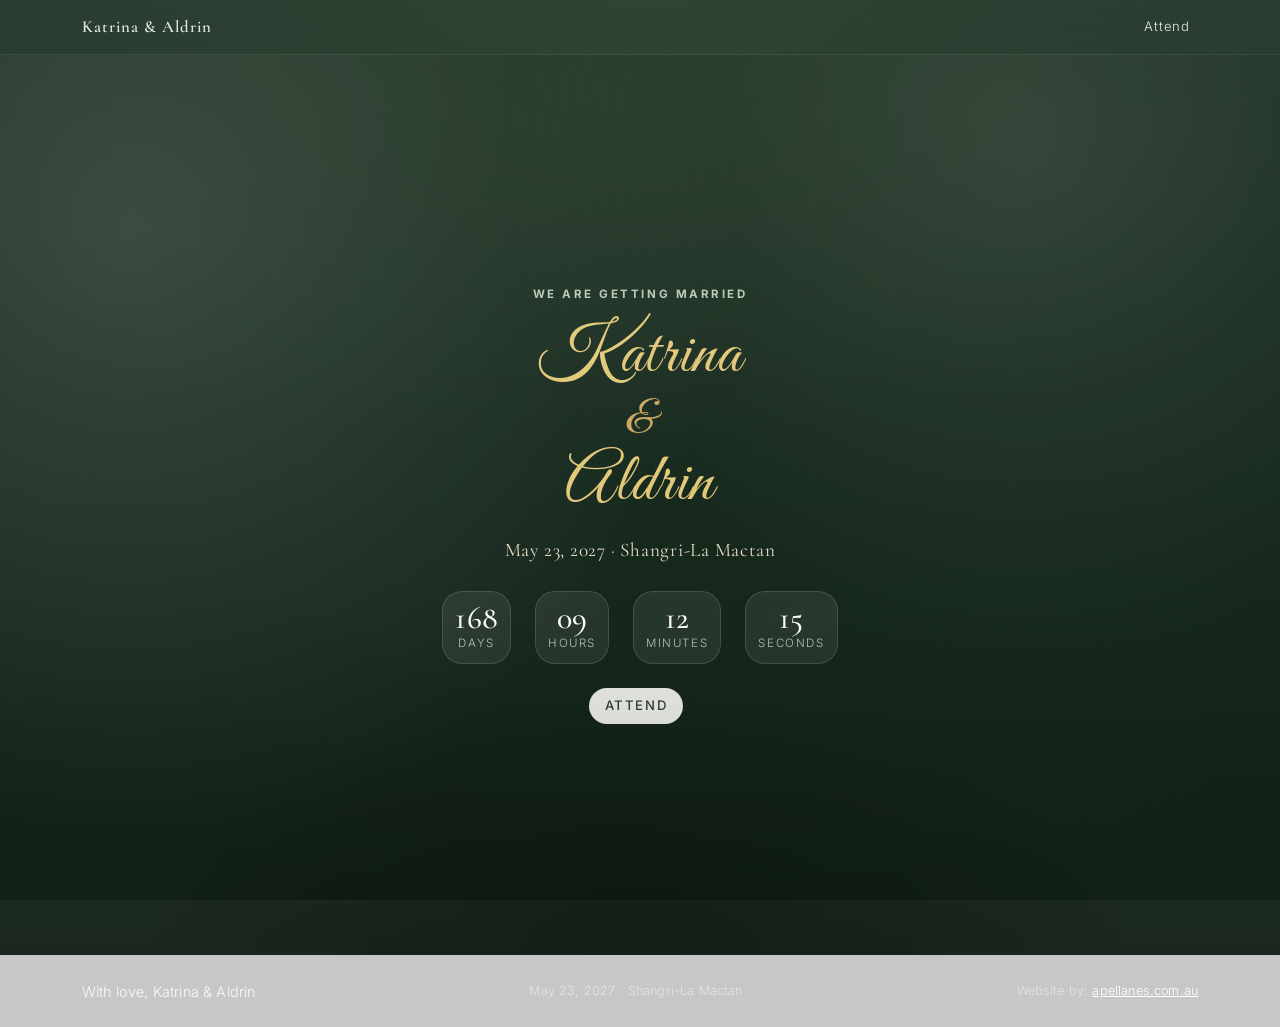
==== commit e6e57a69: "Changes for July 2026 Changes for July 2026" ====
--- a/index.html
+++ b/index.html
@@ -16,11 +16,7 @@
       </button>
       <div class="collapse navbar-collapse" id="nav">
         <ul class="navbar-nav ms-auto gap-lg-3">
-          <li class="nav-item"><a class="nav-link" href="#story">Story</a></li>
-          <li class="nav-item"><a class="nav-link" href="#details">Details</a></li>
-          <li class="nav-item"><a class="nav-link" href="#venue">Venue</a></li>
-          <li class="nav-item"><a class="nav-link" href="#rsvp">RSVP</a></li>
-          <li class="nav-item"><a class="nav-link" href="#gallery">Gallery</a></li>
+          <li class="nav-item"><a class="nav-link" href="attend.html">Attend</a></li>
         </ul>
       </div>
     </div>
@@ -61,155 +57,6 @@
     </div>
   </header>
 
-  <main class="py-5 hidden">
-    <section class="container py-5" id="story">
-      <div class="text-center mb-5">
-        <div class="section-title small">Our Story</div>
-        <h2 class="fw-bold">A little about us</h2>
-        <p class="text-muted">From coffee shop hellos to forever promises.</p>
-      </div>
-      <div class="row g-4">
-        <div class="col-lg-6">
-          <div class="card p-4 h-100">
-            <h4 class="fw-semibold mb-3">About Katrina</h4>
-            <p class="text-muted">Planner, foodie, lover of long walks and longer playlists. Katrina keeps the details in check and brings warmth wherever she goes.</p>
-            <h4 class="fw-semibold mb-3 mt-4">About Aldrin</h4>
-            <p class="text-muted">Storyteller, sunset chaser, amateur chef. Aldrin adds the laughter and the late-night dance parties.</p>
-          </div>
-        </div>
-        <div class="col-lg-6">
-          <div class="card p-4 h-100">
-            <h4 class="fw-semibold mb-4">Timeline</h4>
-            <div class="story-line ps-4">
-              <div class="mb-4">
-                <div class="small text-muted">Summer 2019</div>
-                <div class="fw-semibold">Met at a neighborhood cafe</div>
-                <p class="text-muted mb-0">Two iced lattes and a conversation that never stopped.</p>
-              </div>
-              <div class="mb-4">
-                <div class="small text-muted">Fall 2021</div>
-                <div class="fw-semibold">Moved in together</div>
-                <p class="text-muted mb-0">Made a home filled with plants, books, and Sunday pancakes.</p>
-              </div>
-              <div>
-                <div class="small text-muted">Winter 2024</div>
-                <div class="fw-semibold">Said yes under the stars</div>
-                <p class="text-muted mb-0">A quiet hike, a heartfelt question, and a sparkling reply.</p>
-              </div>
-            </div>
-          </div>
-        </div>
-      </div>
-    </section>
-
-    <section class="container py-5" id="details">
-      <div class="text-center mb-5">
-        <div class="section-title small">The Day</div>
-        <h2 class="fw-bold">Schedule & Details</h2>
-      </div>
-      <div class="row g-4">
-        <div class="col-md-4">
-          <div class="card p-4 h-100 text-center">
-            <h5 class="fw-semibold">Ceremony</h5>
-            <p class="text-muted mb-1">3:00 PM · Garden Lawn</p>
-            <p class="text-muted mb-0">Join us for vows beneath the oaks.</p>
-          </div>
-        </div>
-        <div class="col-md-4">
-          <div class="card p-4 h-100 text-center">
-            <h5 class="fw-semibold">Cocktail Hour</h5>
-            <p class="text-muted mb-1">4:30 PM · Courtyard</p>
-            <p class="text-muted mb-0">Small bites, signature drinks, and mingling.</p>
-          </div>
-        </div>
-        <div class="col-md-4">
-          <div class="card p-4 h-100 text-center">
-            <h5 class="fw-semibold">Reception</h5>
-            <p class="text-muted mb-1">6:00 PM · Great Hall</p>
-            <p class="text-muted mb-0">Dinner, toasts, and dancing until late.</p>
-          </div>
-        </div>
-      </div>
-    </section>
-
-    <section class="container py-5" id="venue">
-      <div class="row align-items-center g-5">
-        <div class="col-lg-6">
-          <div class="section-title small mb-3">Venue</div>
-          <h2 class="fw-bold mb-3">Shangri-La Mactan</h2>
-          <p class="text-muted">Nestled between towering redwoods and a shimmering lake, the estate sets the perfect backdrop for our celebration.</p>
-          <p class="text-muted mb-4">Shangri-La Mactan, Lapu-Lapu City, Cebu, Philippines</p>
-          <a class="btn btn-olive" href="https://maps.google.com" target="_blank" rel="noreferrer">Open in Maps</a>
-        </div>
-        <div class="col-lg-6">
-          <div class="ratio ratio-16x9 shadow-sm rounded-4 overflow-hidden">
-            <iframe src="https://www.youtube.com/embed/OjX5mNfjONQ" title="Venue preview" allowfullscreen></iframe>
-          </div>
-        </div>
-      </div>
-    </section>
-
-    <section class="bg-white py-5" id="rsvp">
-      <div class="container">
-        <div class="row align-items-center g-4">
-          <div class="col-lg-6">
-            <div class="section-title small mb-3">RSVP</div>
-            <h2 class="fw-bold mb-3">We hope you can join us</h2>
-            <p class="text-muted">Please let us know by May 1. If you have dietary needs or song requests, include them below.</p>
-          </div>
-          <div class="col-lg-6">
-            <div class="card p-4">
-              <form>
-                <div class="mb-3">
-                  <label class="form-label">Name</label>
-                  <input type="text" class="form-control" placeholder="Your full name">
-                </div>
-                <div class="mb-3">
-                  <label class="form-label">Email</label>
-                  <input type="email" class="form-control" placeholder="you@example.com">
-                </div>
-                <div class="mb-3">
-                  <label class="form-label">Attendance</label>
-                  <select class="form-select">
-                    <option>Happily attending</option>
-                    <option>Regretfully declining</option>
-                  </select>
-                </div>
-                <div class="mb-3">
-                  <label class="form-label">Notes</label>
-                  <textarea class="form-control" rows="3" placeholder="Allergies, song requests, plus-one name..."></textarea>
-                </div>
-                <a class="btn btn-olive w-100" href="gate.html?next=rsvp.html">Attend</a>
-              </form>
-            </div>
-          </div>
-        </div>
-      </div>
-    </section>
-
-    <section class="container py-5" id="gallery">
-      <div class="text-center mb-5">
-        <div class="section-title small">Gallery</div>
-        <h2 class="fw-bold">Moments to come</h2>
-        <p class="text-muted">We will add engagement photos and wedding highlights here soon.</p>
-      </div>
-      <div class="row g-3">
-        <div class="col-6 col-md-3">
-          <div class="bg-light rounded-4 ratio ratio-4x3 d-flex align-items-center justify-content-center text-muted">Coming soon</div>
-        </div>
-        <div class="col-6 col-md-3">
-          <div class="bg-light rounded-4 ratio ratio-4x3 d-flex align-items-center justify-content-center text-muted">Coming soon</div>
-        </div>
-        <div class="col-6 col-md-3">
-          <div class="bg-light rounded-4 ratio ratio-4x3 d-flex align-items-center justify-content-center text-muted">Coming soon</div>
-        </div>
-        <div class="col-6 col-md-3">
-          <div class="bg-light rounded-4 ratio ratio-4x3 d-flex align-items-center justify-content-center text-muted">Coming soon</div>
-        </div>
-      </div>
-    </section>
-  </main>
-
   <footer class="footer py-4">
     <div class="container d-flex flex-column flex-lg-row align-items-center justify-content-between">
       <div>With love, Katrina & Aldrin</div>
@@ -221,7 +68,6 @@
   <script src="https://cdn.jsdelivr.net/npm/bootstrap@5.3.3/dist/js/bootstrap.bundle.min.js" integrity="sha384-YvpcrYf0tY3lHB60NNkmXc5s9fDVZLESaAA55NDzOxhy9GkcIdslK1eN7N6jIeHz" crossorigin="anonymous"></script>
   <script>
     (function() {
-      // Countdown target: May 23, 2027 at 3:30 PM local time
       const target = new Date("2027-05-23T15:30:00").getTime();
       const daysEl = document.getElementById("count-days");
       const hoursEl = document.getElementById("count-hours");
@@ -248,4 +94,3 @@
   </script>
 </body>
 </html>
-
--- a/css/style.css
+++ b/css/style.css
@@ -39,6 +39,7 @@
     radial-gradient(ellipse 80% 60% at 50% 100%, rgba(0, 0, 0, 0.22), transparent 50%),
     linear-gradient(180deg, var(--olive-deep) 0%, var(--olive-deep-2) 100%);
 
+  --monogram-scale: 0.3;
   --radius-xl: 1.25rem;
   --radius-2xl: 1.75rem;
   --shadow-soft: 0 1.25rem 3rem rgba(0, 0, 0, 0.2);
@@ -136,6 +137,10 @@
   padding-bottom: 0.5rem;
 }
 
+main > section[id] {
+  scroll-margin-top: 5.5rem;
+}
+
 .page-header::after {
   content: "";
   display: block;
@@ -167,12 +172,29 @@
   font-size: 0.82rem;
   letter-spacing: 0.06em;
   color: rgba(251, 250, 247, 0.9) !important;
+  position: relative;
+  transition: color 0.2s ease;
 }
 
 .navbar-nav .nav-link:hover,
-.navbar-nav .nav-link:focus,
+.navbar-nav .nav-link:focus {
+  color: var(--sand-light) !important;
+}
+
 .navbar-nav .nav-link.active {
-  color: var(--sand-light) !important;
+  color: var(--gold-light) !important;
+  font-weight: 600;
+}
+
+.navbar-nav .nav-link.active::after {
+  content: "";
+  position: absolute;
+  left: 0.65rem;
+  right: 0.65rem;
+  bottom: 0.2rem;
+  height: 1px;
+  background: var(--gold-light);
+  opacity: 0.85;
 }
 
 .navbar-toggler {
@@ -532,10 +554,14 @@
 }
 
 .gate-mark {
-  width: clamp(10rem, 42vw, 16rem);
+  width: calc(clamp(10rem, 42vw, 16rem) * var(--monogram-scale));
   margin: 0 auto 0.5rem;
   display: grid;
   place-items: center;
+}
+
+.gate-mark .monogram-img {
+  max-height: calc(clamp(10rem, 42vw, 16rem) * var(--monogram-scale) * 1080 / 1980);
 }
 
 .gate-title {
@@ -572,9 +598,9 @@
 
 .invite-monogram {
   position: relative;
-  width: min(92vw, 24rem);
+  width: calc(min(92vw, 24rem) * var(--monogram-scale));
   max-width: 100%;
-  margin: 0 auto 2.5rem;
+  margin: 0 auto 1.5rem;
   display: grid;
   place-items: center;
 }
@@ -585,6 +611,8 @@
   height: auto;
   display: block;
   object-fit: contain;
+  max-height: calc(min(92vw, 24rem) * var(--monogram-scale) * 1080 / 1980);
+  margin: 0 auto;
 }
 
 .monogram-img--olive {
@@ -635,6 +663,37 @@
   color: var(--gold);
   margin: 0.1rem 0;
   line-height: 1;
+}
+
+.story-card-name {
+  font-size: clamp(2.25rem, 5.5vw, 3.25rem);
+}
+
+.story-name-header {
+  display: flex;
+  align-items: center;
+  justify-content: space-between;
+  gap: 0.75rem;
+  flex-wrap: wrap;
+}
+
+.story-name-with-photos {
+  display: flex;
+  align-items: center;
+  gap: 0.55rem;
+  min-width: 0;
+}
+
+.story-baby-photo {
+  width: clamp(2.75rem, 8vw, 3.75rem);
+  height: clamp(2.75rem, 8vw, 3.75rem);
+  object-fit: contain;
+  flex-shrink: 0;
+  filter: drop-shadow(0 6px 14px rgba(0, 0, 0, 0.35));
+}
+
+.text-gold-light {
+  color: var(--gold-light) !important;
 }
 
 .invite-tagline {
@@ -746,8 +805,233 @@
 
 @media (max-width: 768px) {
   .invite-monogram {
-    width: min(94vw, 20rem);
-    margin-bottom: 2.25rem;
+    width: calc(min(94vw, 20rem) * var(--monogram-scale));
+    margin-bottom: 1.25rem;
+  }
+
+  .invite-monogram .monogram-img {
+    max-height: calc(min(94vw, 20rem) * var(--monogram-scale) * 1080 / 1980);
+  }
+}
+
+/* Dress code section */
+.dress-code-section .card {
+  overflow: hidden;
+}
+
+.dress-code-lead {
+  font-family: var(--font-serif);
+  font-style: italic;
+  font-size: clamp(1rem, 3vw, 1.12rem);
+  color: var(--muted-on-dark);
+  max-width: 36rem;
+  margin-left: auto;
+  margin-right: auto;
+}
+
+.dress-code-tagline {
+  font-family: var(--font-serif);
+  font-style: italic;
+  font-size: clamp(0.95rem, 2.8vw, 1.05rem);
+  color: var(--sand);
+  letter-spacing: 0.02em;
+}
+
+.dress-code-divider {
+  width: 3rem;
+  height: 1px;
+  margin: 0 auto;
+  background: linear-gradient(90deg, transparent, var(--sand), transparent);
+  opacity: 0.55;
+}
+
+.color-swatches {
+  display: flex;
+  flex-wrap: wrap;
+  justify-content: center;
+  gap: clamp(1rem, 4vw, 2rem);
+  max-width: 520px;
+  margin: 0 auto;
+}
+
+.color-swatches--compact {
+  max-width: 100%;
+  gap: 1rem 1.25rem;
+}
+
+.color-swatches--bridesmaids {
+  max-width: 100%;
+  gap: 0.9rem 0.75rem;
+}
+
+.color-swatches--bridesmaids .color-swatch {
+  min-width: 4.25rem;
+  flex: 0 0 auto;
+}
+
+.color-swatches--bridesmaids .color-swatch-circle {
+  width: 2.5rem;
+  height: 2.5rem;
+}
+
+.color-swatches--bridesmaids .color-swatch-label {
+  font-size: 0.58rem;
+  max-width: 5.5rem;
+}
+
+.color-swatch {
+  display: flex;
+  flex-direction: column;
+  align-items: center;
+  gap: 0.55rem;
+  min-width: 4.5rem;
+}
+
+.color-swatch-circle {
+  width: 3.25rem;
+  height: 3.25rem;
+  border-radius: 50%;
+  background: var(--swatch);
+  border: 1px solid rgba(251, 250, 247, 0.22);
+  box-shadow: 0 0.35rem 1rem rgba(0, 0, 0, 0.18);
+}
+
+.color-swatch-label {
+  font-family: var(--font-sans);
+  font-size: 0.68rem;
+  letter-spacing: 0.06em;
+  text-transform: uppercase;
+  color: var(--sand-light);
+  text-align: center;
+  line-height: 1.3;
+}
+
+.dress-code-list {
+  list-style: none;
+  padding: 0;
+  margin: 0;
+  max-width: 16rem;
+  margin-left: auto;
+  margin-right: auto;
+}
+
+.dress-code-list--start {
+  margin-left: 0;
+  margin-right: 0;
+  max-width: none;
+}
+
+.attire-block {
+  text-align: left;
+  max-width: 16rem;
+  margin: 0 auto;
+}
+
+@media (min-width: 768px) {
+  .attire-block {
+    margin: 0;
+  }
+}
+
+.dress-code-list li {
+  position: relative;
+  padding-left: 1.1rem;
+  margin-bottom: 0.45rem;
+  font-size: 0.92rem;
+}
+
+.dress-code-list li::before {
+  content: "";
+  position: absolute;
+  left: 0;
+  top: 0.55em;
+  width: 0.35rem;
+  height: 0.35rem;
+  border-radius: 50%;
+  background: var(--sage);
+  opacity: 0.85;
+}
+
+.gift-envelope-link {
+  display: inline-block;
+  margin: 0 auto;
+}
+
+.gift-envelope-img {
+  display: block;
+  width: 100%;
+  max-width: 340px;
+  height: auto;
+  filter: drop-shadow(0 18px 40px rgba(0, 0, 0, 0.35));
+  transition: transform 0.25s ease, filter 0.25s ease;
+}
+
+.gift-envelope-link:hover .gift-envelope-img {
+  transform: translateY(-4px) scale(1.02);
+  filter: drop-shadow(0 24px 48px rgba(0, 0, 0, 0.45));
+}
+
+.dress-code-visual {
+  border-radius: var(--radius-xl);
+  overflow: hidden;
+  border: 1px solid rgba(159, 180, 162, 0.14);
+  background: rgba(251, 250, 247, 0.04);
+  max-width: 420px;
+  margin-left: auto;
+  margin-right: auto;
+}
+
+.dress-code-guide-img {
+  display: block;
+  width: 100%;
+  height: auto;
+}
+
+.dress-code-note {
+  font-size: 0.82rem;
+  letter-spacing: 0.02em;
+  max-width: 28rem;
+  margin-left: auto;
+  margin-right: auto;
+}
+
+.entourage-pairs {
+  list-style: none;
+  padding: 0;
+}
+
+.entourage-pairs li {
+  padding: 0.35rem 0;
+  border-bottom: 1px solid rgba(159, 180, 162, 0.12);
+}
+
+.entourage-pairs li:last-child {
+  border-bottom: none;
+}
+
+@media (max-width: 768px) {
+  .color-swatches {
+    display: flex;
+    flex-wrap: wrap;
+    justify-content: center;
+    align-items: flex-start;
+    gap: 1.25rem 1rem;
+    max-width: 16rem;
+  }
+
+  .color-swatches .color-swatch {
+    flex: 0 0 calc(50% - 0.5rem);
+    min-width: 0;
+    max-width: calc(50% - 0.5rem);
+  }
+
+  .color-swatch-circle {
+    width: 2.75rem;
+    height: 2.75rem;
+  }
+
+  .color-swatch-label {
+    font-size: 0.62rem;
   }
 }
 
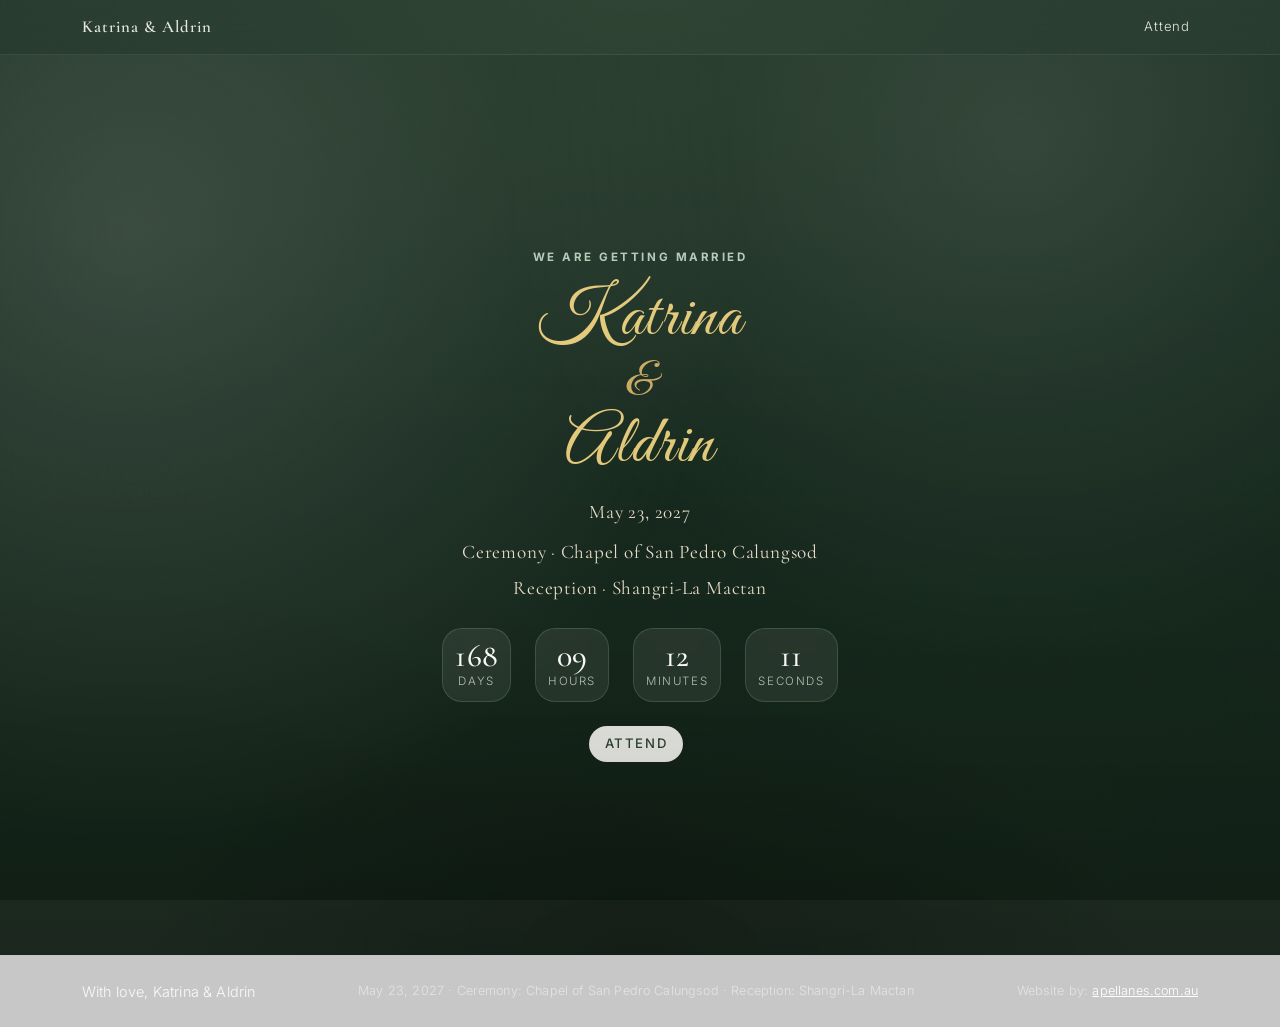
==== commit 5c63ad99: "Sept2026" ====
--- a/index.html
+++ b/index.html
@@ -32,7 +32,9 @@
           <span class="invite-name">Aldrin</span>
         </span>
       </h1>
-      <p class="lead mb-4">May 23, 2027 · Shangri-La Mactan</p>
+      <p class="lead mb-2">May 23, 2027</p>
+      <p class="lead mb-1">Ceremony · Chapel of San Pedro Calungsod</p>
+      <p class="lead mb-4">Reception · Shangri-La Mactan</p>
       <div class="countdown" aria-label="Countdown to May 23, 2027">
         <div class="count-box">
           <div class="count-number" id="count-days">--</div>
@@ -60,7 +62,7 @@
   <footer class="footer py-4">
     <div class="container d-flex flex-column flex-lg-row align-items-center justify-content-between">
       <div>With love, Katrina & Aldrin</div>
-      <div class="small text-white-50">May 23, 2027 · Shangri-La Mactan</div>
+      <div class="small text-white-50 text-center text-lg-end">May 23, 2027 · Ceremony: Chapel of San Pedro Calungsod · Reception: Shangri-La Mactan</div>
       <div class="small text-white-50">Website by: <a class="text-white" href="https://apellanes.com.au" target="_blank" rel="noreferrer">apellanes.com.au</a></div>
     </div>
   </footer>
--- a/css/style.css
+++ b/css/style.css
@@ -139,6 +139,113 @@
 
 main > section[id] {
   scroll-margin-top: 5.5rem;
+}
+
+#travel {
+  scroll-margin-top: 5.5rem;
+}
+
+.section-floral-divider {
+  display: flex;
+  justify-content: center;
+  align-items: center;
+  margin: clamp(2.5rem, 6vw, 3.75rem) auto 0.5rem;
+  padding: 0 1rem;
+}
+
+.scroll-down {
+  display: inline-flex;
+  align-items: center;
+  justify-content: center;
+  margin-top: 1.75rem;
+  width: 2.75rem;
+  height: 2.75rem;
+  border-radius: 50%;
+  border: 1px solid rgba(232, 213, 163, 0.45);
+  color: var(--gold-light);
+  text-decoration: none;
+  transition: color 0.2s ease, border-color 0.2s ease, background-color 0.2s ease;
+}
+
+.scroll-down:hover,
+.scroll-down:focus {
+  color: var(--gold);
+  border-color: var(--gold-light);
+  background: rgba(232, 213, 163, 0.08);
+}
+
+.scroll-down-icon {
+  display: inline-flex;
+  animation: scroll-down-bounce 1.8s ease-in-out infinite;
+}
+
+@keyframes scroll-down-bounce {
+  0%, 100% { transform: translateY(0); opacity: 0.75; }
+  50% { transform: translateY(6px); opacity: 1; }
+}
+
+.back-to-top {
+  position: fixed;
+  right: 1.15rem;
+  bottom: 1.15rem;
+  z-index: 1040;
+  display: inline-flex;
+  align-items: center;
+  justify-content: center;
+  width: 2.85rem;
+  height: 2.85rem;
+  border-radius: 50%;
+  border: 1px solid rgba(232, 213, 163, 0.5);
+  background: rgba(34, 48, 36, 0.88);
+  color: var(--gold-light);
+  text-decoration: none;
+  box-shadow: 0 10px 28px rgba(0, 0, 0, 0.28);
+  opacity: 0;
+  visibility: hidden;
+  pointer-events: none;
+  transform: translateY(10px);
+  transition: opacity 0.25s ease, visibility 0.25s ease, transform 0.25s ease, background-color 0.2s ease, color 0.2s ease;
+}
+
+.back-to-top.is-visible {
+  opacity: 1;
+  visibility: visible;
+  pointer-events: auto;
+  transform: translateY(0);
+}
+
+.back-to-top:hover,
+.back-to-top:focus {
+  color: var(--gold);
+  background: rgba(34, 48, 36, 0.96);
+  border-color: var(--gold-light);
+}
+
+@media (max-width: 576px) {
+  .back-to-top {
+    right: 0.9rem;
+    bottom: 0.9rem;
+  }
+}
+
+.section-floral-divider--top {
+  margin-top: 0;
+  margin-bottom: clamp(1.75rem, 4vw, 2.5rem);
+}
+
+.floral-divider-svg {
+  width: min(100%, 28rem);
+  height: auto;
+  opacity: 0.92;
+  filter: drop-shadow(0 2px 8px rgba(201, 169, 98, 0.25));
+}
+
+.floral-divider-img {
+  display: block;
+  width: min(100%, 34rem);
+  height: auto;
+  opacity: 0.95;
+  filter: drop-shadow(0 2px 8px rgba(201, 169, 98, 0.22));
 }
 
 .page-header::after {
@@ -1037,3 +1144,12 @@
 
 /* Utility */
 .text-muted { color: var(--muted-on-dark) !important; }
+
+.stay-qr-img {
+  display: block;
+  width: 100%;
+  max-width: 22rem;
+  height: auto;
+  margin-inline: auto;
+  border-radius: var(--radius-2xl);
+}
